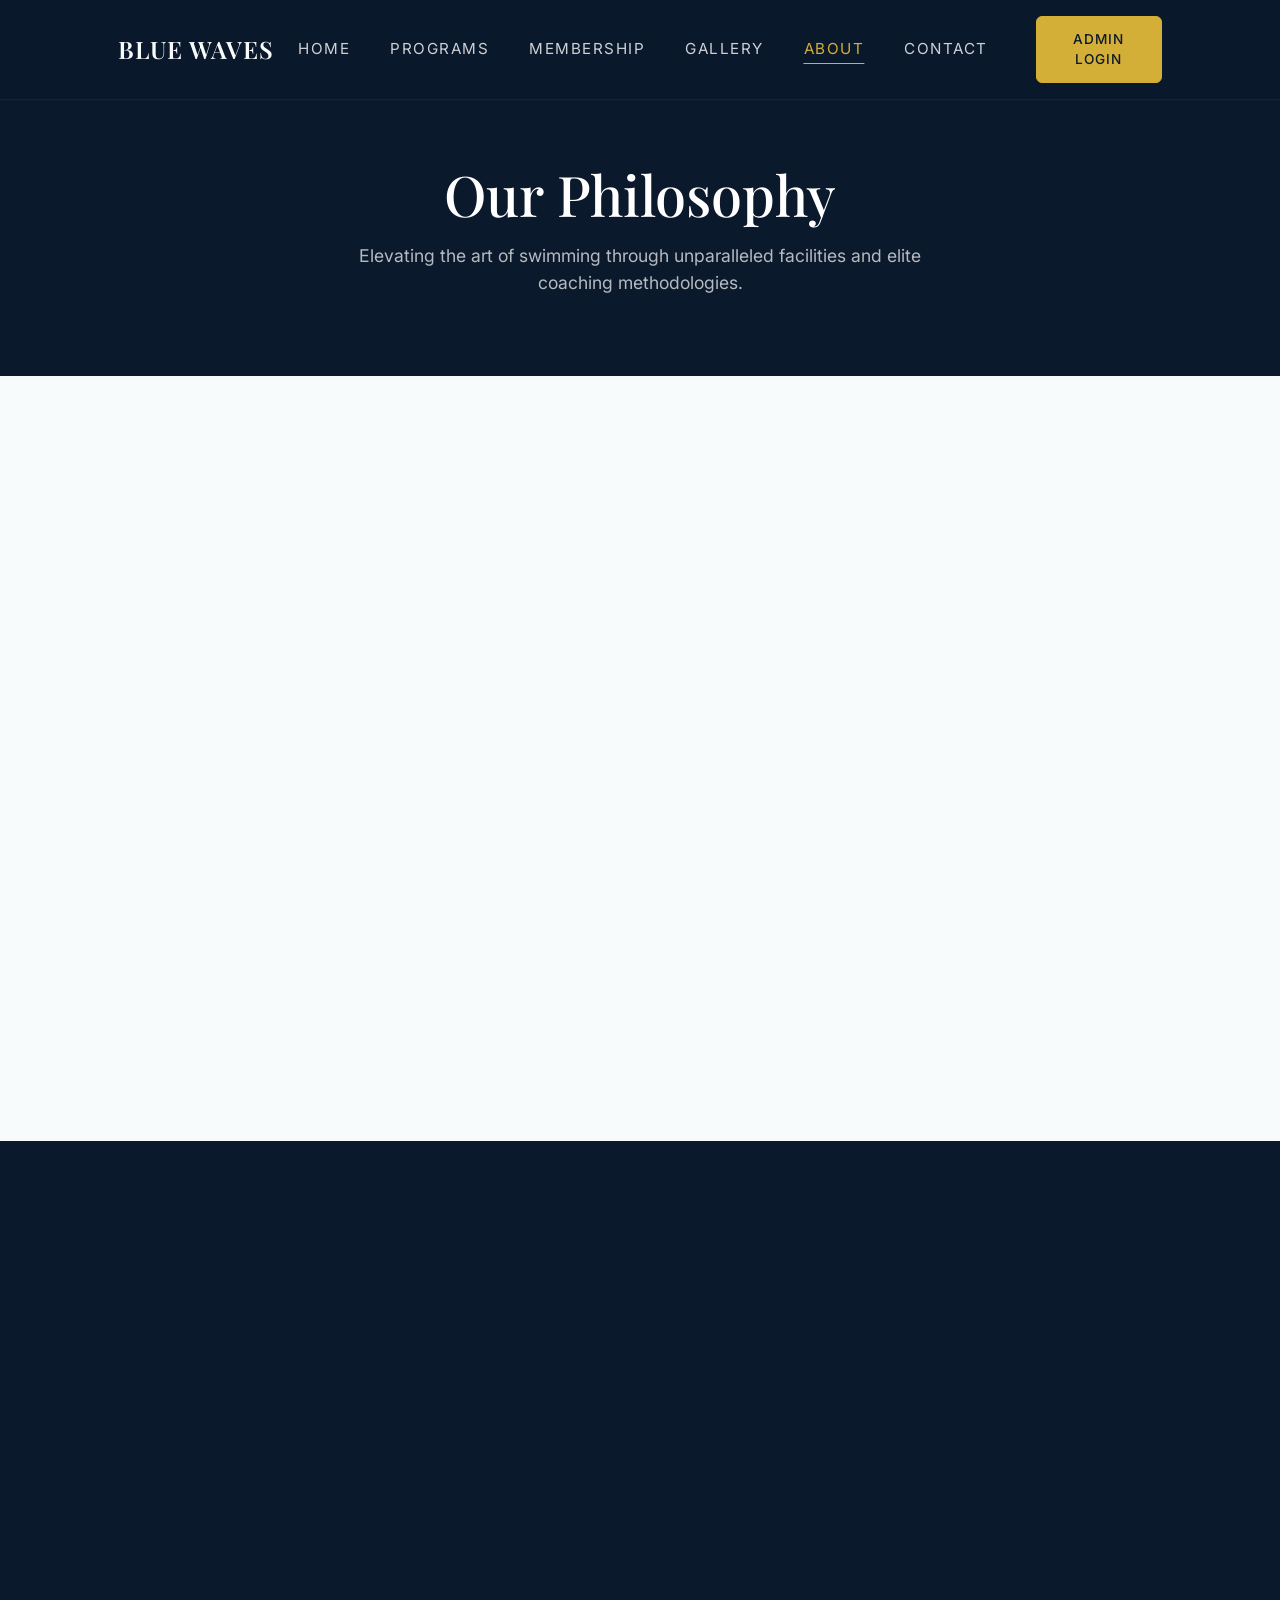
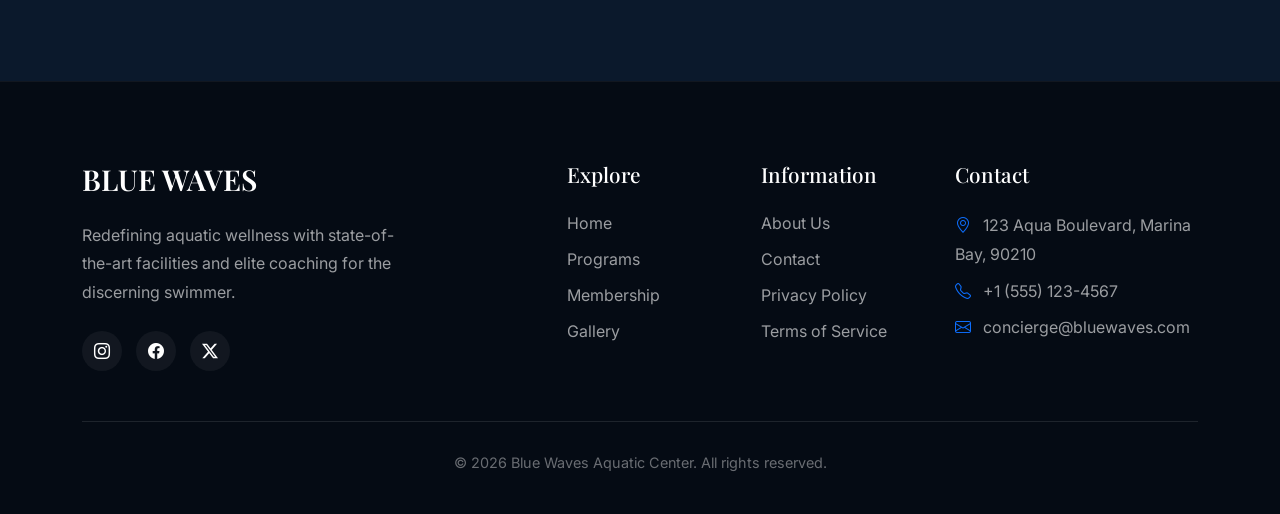
==== frontend/about.html @ 2d9cba5b "connected firebase for login" ====
<!DOCTYPE html>
<html lang="en">
<head>
  <meta charset="UTF-8" />
  <meta name="viewport" content="width=device-width, initial-scale=1.0" />
  <title>About | Blue Waves</title>
  <meta name="description" content="Learn more about Blue Waves, our mission, and our elite coaching team." />

  <!-- Bootstrap -->
  <link href="https://cdn.jsdelivr.net/npm/bootstrap@5.3.3/dist/css/bootstrap.min.css" rel="stylesheet">
  <!-- Icons -->
  <link rel="stylesheet" href="https://cdn.jsdelivr.net/npm/bootstrap-icons@1.11.3/font/bootstrap-icons.min.css">
  <link rel="stylesheet" href="css/style.css">
</head>
<body>

  <!-- NAVBAR -->
  <header>
    <nav class="navbar navbar-expand-lg fixed-top custom-nav scrolled" id="navbar" style="background: var(--nav-scrolled); backdrop-filter: blur(20px);">
      <div class="container px-4 px-lg-5">
        <a class="navbar-brand d-flex align-items-center gap-3" href="index.html">
          <span class="brand-text">BLUE WAVES</span>
        </a>

        <button class="navbar-toggler border-0 shadow-none" type="button" data-bs-toggle="collapse" data-bs-target="#navMenu">
          <i class="bi bi-list text-white fs-1"></i>
        </button>

        <div class="collapse navbar-collapse" id="navMenu">
          <ul class="navbar-nav ms-auto align-items-lg-center gap-lg-4">
            <li class="nav-item"><a class="nav-link" href="index.html">Home</a></li>
            <li class="nav-item"><a class="nav-link" href="programs.html">Programs</a></li>
            <li class="nav-item"><a class="nav-link" href="membership.html">Membership</a></li>
            <li class="nav-item"><a class="nav-link" href="gallery.html">Gallery</a></li>
            <li class="nav-item"><a class="nav-link active" href="about.html">About</a></li>
            <li class="nav-item"><a class="nav-link" href="contact.html">Contact</a></li>
            <li class="nav-item ms-lg-3">
              <a class="btn btn-brand" href="admin-login.html">Admin Login</a>
            </li>
          </ul>
        </div>
      </div>
    </nav>
  </header>

  <main>
    <section class="page-header">
      <div class="container animate-on-scroll is-visible">
        <h1>Our Philosophy</h1>
        <p>Elevating the art of swimming through unparalleled facilities and elite coaching methodologies.</p>
      </div>
    </section>

    <section class="section-space bg-soft">
      <div class="container">
        <div class="row align-items-center g-5">
          <div class="col-lg-6 animate-on-scroll delay-100">
            <h2 class="mb-4" style="font-family: 'Playfair Display', serif; color: var(--dark-bg); font-weight: 600; font-size: 2.5rem;">A Legacy of Excellence in the Water</h2>
            <p class="mb-4" style="font-size: 1.1rem; line-height: 1.8; color: var(--text-muted);">Founded in 2018, Blue Waves was established with a singular vision: to create a sanctuary where the pursuit of athletic excellence meets the tranquility of a premium retreat. We observed that traditional swimming pools were often crowded, noisy, and lacked personalized attention.</p>
            <p class="mb-4" style="font-size: 1.1rem; line-height: 1.8; color: var(--text-muted);">Today, we are proud to offer an exclusive environment featuring Olympic-grade water filtration, acoustically treated halls, and a roster of coaches who have competed at the highest levels. Whether you are seeking a competitive edge or a serene escape, Blue Waves is your ultimate aquatic destination.</p>
            <img src="assets/signature.png" alt="Founder Signature" style="max-height: 60px; opacity: 0.7;" onerror="this.style.display='none'">
            <p class="mt-2 fw-bold text-dark">E. Montgomery, Founder</p>
          </div>
          <div class="col-lg-6 animate-on-scroll delay-200">
            <div class="position-relative">
              <img src="https://images.unsplash.com/photo-1534438327276-14e5300c3a48?auto=format&fit=crop&w=800&q=80" alt="About Us" class="img-fluid shadow-lg" style="border: 10px solid white;">
              <div class="position-absolute bottom-0 start-0 translate-middle-y ms-n4 bg-white p-4 shadow-sm border-start border-4 border-primary d-none d-md-block">
                <h4 class="mb-0 fw-bold text-dark" style="font-family: 'Playfair Display', serif;">10+ Years</h4>
                <p class="text-muted mb-0 small text-uppercase">Of Aquatic Excellence</p>
              </div>
            </div>
          </div>
        </div>
      </div>
    </section>

    <section class="section-space bg-dark">
      <div class="container text-center text-white">
        <div class="section-title text-white animate-on-scroll mb-5">
          <span>The Masters</span>
          <h2>Meet Our Elite Coaches</h2>
          <p>Learn from professionals who have mastered the art and science of swimming.</p>
        </div>

        <div class="row justify-content-center g-4">
          <div class="col-md-4">
            <div class="animate-on-scroll delay-100">
              <img src="https://images.unsplash.com/photo-1534438327276-14e5300c3a48?auto=format&fit=crop&w=400&q=80" alt="Coach 1" class="rounded-circle mb-3 border border-3" style="width: 150px; height: 150px; object-fit: cover; border-color: var(--accent) !important;">
              <h5 class="mb-1" style="font-family: 'Playfair Display', serif;">Sarah Jenkins</h5>
              <p class="text-accent small text-uppercase" style="color: var(--accent);">Head Coach / Former Olympian</p>
            </div>
          </div>
          <div class="col-md-4">
            <div class="animate-on-scroll delay-200">
              <img src="https://images.unsplash.com/photo-1568602471122-7832951cc4c5?auto=format&fit=crop&w=400&q=80" alt="Coach 2" class="rounded-circle mb-3 border border-3" style="width: 150px; height: 150px; object-fit: cover; border-color: var(--accent) !important;">
              <h5 class="mb-1" style="font-family: 'Playfair Display', serif;">Michael Torres</h5>
              <p class="text-accent small text-uppercase" style="color: var(--accent);">Triathlon Specialist</p>
            </div>
          </div>
          <div class="col-md-4">
            <div class="animate-on-scroll delay-300">
              <img src="https://images.unsplash.com/photo-1580489944761-15a19d654956?auto=format&fit=crop&w=400&q=80" alt="Coach 3" class="rounded-circle mb-3 border border-3" style="width: 150px; height: 150px; object-fit: cover; border-color: var(--accent) !important;">
              <h5 class="mb-1" style="font-family: 'Playfair Display', serif;">Elena Rostova</h5>
              <p class="text-accent small text-uppercase" style="color: var(--accent);">Youth Academy Director</p>
            </div>
          </div>
        </div>
      </div>
    </section>
  </main>

  <!-- FOOTER -->
  <footer class="footer">
    <div class="container">
      <div class="row g-5">
        <div class="col-lg-4">
          <h4 class="footer-heading mb-4 text-white" style="font-size: 1.8rem; font-weight: 600;">BLUE WAVES</h4>
          <p class="footer-text mb-4">Redefining aquatic wellness with state-of-the-art facilities and elite coaching for the discerning swimmer.</p>
          <div class="social-icons">
            <a href="#"><i class="bi bi-instagram"></i></a>
            <a href="#"><i class="bi bi-facebook"></i></a>
            <a href="#"><i class="bi bi-twitter-x"></i></a>
          </div>
        </div>
        
        <div class="col-lg-2 offset-lg-1 col-md-4">
          <h5 class="footer-heading">Explore</h5>
          <a href="index.html" class="footer-link">Home</a>
          <a href="programs.html" class="footer-link">Programs</a>
          <a href="membership.html" class="footer-link">Membership</a>
          <a href="gallery.html" class="footer-link">Gallery</a>
        </div>

        <div class="col-lg-2 col-md-4">
          <h5 class="footer-heading">Information</h5>
          <a href="about.html" class="footer-link">About Us</a>
          <a href="contact.html" class="footer-link">Contact</a>
          <a href="#" class="footer-link">Privacy Policy</a>
          <a href="#" class="footer-link">Terms of Service</a>
        </div>

        <div class="col-lg-3 col-md-4">
          <h5 class="footer-heading">Contact</h5>
          <p class="footer-text mb-2"><i class="bi bi-geo-alt text-primary me-2"></i> 123 Aqua Boulevard, Marina Bay, 90210</p>
          <p class="footer-text mb-2"><i class="bi bi-telephone text-primary me-2"></i> +1 (555) 123-4567</p>
          <p class="footer-text"><i class="bi bi-envelope text-primary me-2"></i> concierge@bluewaves.com</p>
        </div>
      </div>
      
      <div class="footer-bottom">
        <p class="mb-0">© 2026 Blue Waves Aquatic Center. All rights reserved.</p>
      </div>
    </div>
  </footer>

  <script src="https://cdn.jsdelivr.net/npm/bootstrap@5.3.3/dist/js/bootstrap.bundle.min.js"></script>
  <script src="js/script.js"></script>
</body>
</html>
---- frontend/css/style.css ----
/* css/style.css */
@import url('https://fonts.googleapis.com/css2?family=Playfair+Display:ital,wght@0,400;0,600;0,700;1,400&family=Inter:wght@300;400;500;600;700&display=swap');

:root {
  --primary: #00b4d8; /* Aquamarine */
  --primary-hover: #0096c7;
  --accent: #d4af37; /* Champagne Gold */
  --accent-hover: #b5952f;
  --dark-bg: #0b192c; /* Deep Navy */
  --darker-bg: #050b14;
  --soft-bg: #f8fbfb;
  --text-main: #1e293b;
  --text-light: #f8fafc;
  --text-muted: #64748b;
  --glass-bg: rgba(11, 25, 44, 0.4);
  --glass-border: rgba(255, 255, 255, 0.1);
  --glass-blur: blur(16px);
  --nav-scrolled: rgba(11, 25, 44, 0.95);
  --shadow-sm: 0 4px 6px -1px rgba(0, 0, 0, 0.05);
  --shadow-lg: 0 20px 40px -5px rgba(0, 0, 0, 0.1);
  --transition: all 0.4s cubic-bezier(0.25, 1, 0.5, 1);
}

body {
  font-family: 'Inter', sans-serif;
  color: var(--text-main);
  overflow-x: hidden;
  background-color: var(--soft-bg);
}

h1, h2, h3, h4, h5, h6, .brand-text {
  font-family: 'Playfair Display', serif;
}

/* NAVBAR */
.custom-nav {
  transition: var(--transition);
  padding: 24px 0;
  border-bottom: 1px solid transparent;
}

.custom-nav.scrolled {
  background: var(--nav-scrolled);
  backdrop-filter: blur(20px);
  padding: 16px 0;
  border-bottom: 1px solid rgba(255, 255, 255, 0.05);
}

.brand-text {
  color: var(--text-light) !important;
  font-weight: 600;
  font-size: 1.5rem;
  letter-spacing: 1px;
}

.nav-link {
  color: rgba(255, 255, 255, 0.8) !important;
  font-weight: 400;
  font-size: 0.95rem;
  text-transform: uppercase;
  letter-spacing: 1.5px;
  transition: var(--transition);
  position: relative;
}

.nav-link::after {
  content: '';
  position: absolute;
  width: 0;
  height: 1px;
  bottom: 5px;
  left: 50%;
  background-color: var(--accent);
  transition: var(--transition);
  transform: translateX(-50%);
}

.nav-link:hover::after, .nav-link.active::after {
  width: 80%;
}

.nav-link:hover, .nav-link.active {
  color: var(--accent) !important;
}

/* BUTTONS */
.btn-brand {
  background: var(--accent);
  color: var(--dark-bg);
  border: 1px solid var(--accent);
  transition: var(--transition);
  font-weight: 500;
  letter-spacing: 1px;
  text-transform: uppercase;
  font-size: 0.85rem;
  padding: 12px 28px;
}

.btn-brand:hover {
  background: transparent;
  color: var(--accent);
  transform: translateY(-2px);
  box-shadow: 0 10px 20px rgba(212, 175, 55, 0.2);
}

.btn-primary-custom {
  background: var(--primary);
  color: white;
  border: none;
  transition: var(--transition);
  font-weight: 500;
  letter-spacing: 1px;
  text-transform: uppercase;
  font-size: 0.85rem;
  padding: 12px 28px;
}

.btn-primary-custom:hover {
  background: var(--primary-hover);
  color: white;
  transform: translateY(-2px);
  box-shadow: 0 10px 20px rgba(0, 180, 216, 0.3);
}

.btn-outline-light {
  border: 1px solid rgba(255, 255, 255, 0.5);
  color: white;
  transition: var(--transition);
  font-weight: 400;
  letter-spacing: 1px;
  text-transform: uppercase;
  font-size: 0.85rem;
  padding: 12px 28px;
}

.btn-outline-light:hover {
  background: white;
  color: var(--dark-bg);
  transform: translateY(-2px);
  box-shadow: 0 10px 20px rgba(255, 255, 255, 0.2);
}

/* HERO SECTION */
.hero-section {
  min-height: 100vh;
  background:
    linear-gradient(rgba(11, 25, 44, 0.7), rgba(5, 11, 20, 0.9)),
    url('../assets/hero.jpg') center/cover no-repeat fixed;
  position: relative;
  display: flex;
  align-items: center;
  padding-top: 80px;
}

.hero-overlay {
  position: absolute;
  inset: 0;
  background: radial-gradient(circle at 70% 30%, rgba(0, 180, 216, 0.15), transparent 60%);
}

.hero-title {
  font-size: clamp(3.5rem, 8vw, 6.5rem);
  font-weight: 600;
  line-height: 1.05;
  color: #fff;
  margin-bottom: 24px;
}

.hero-title span.italic-gold {
  font-style: italic;
  color: var(--accent);
}

.hero-text {
  max-width: 540px;
  font-size: 1.15rem;
  color: rgba(255, 255, 255, 0.8);
  line-height: 1.8;
  font-weight: 300;
}

/* SECTIONS */
.section-space {
  padding: 120px 0;
}

.bg-dark {
  background-color: var(--dark-bg) !important;
}

.bg-white {
  background-color: #fff !important;
}

.section-title span {
  color: var(--primary);
  font-weight: 600;
  letter-spacing: 3px;
  font-size: 0.8rem;
  text-transform: uppercase;
  font-family: 'Inter', sans-serif;
  display: block;
  margin-bottom: 12px;
}

.section-title h2 {
  font-size: 3rem;
  font-weight: 600;
  color: var(--dark-bg);
  margin-bottom: 24px;
}

.section-title.text-white h2 {
  color: #fff;
}

.section-title p {
  color: var(--text-muted);
  max-width: 600px;
  margin: 0 auto;
  line-height: 1.8;
}

.section-title.text-white p {
  color: rgba(255, 255, 255, 0.7);
}

/* CARDS */
.feature-card {
  background: white;
  padding: 40px 30px;
  border-radius: 0;
  border-top: 3px solid transparent;
  box-shadow: 0 10px 40px rgba(0, 0, 0, 0.03);
  height: 100%;
  transition: var(--transition);
}

.feature-card:hover {
  transform: translateY(-10px);
  border-top-color: var(--primary);
  box-shadow: 0 20px 40px rgba(0, 0, 0, 0.08);
}

.feature-card i {
  font-size: 2.5rem;
  color: var(--primary);
  margin-bottom: 24px;
  display: inline-block;
  transition: var(--transition);
}

.feature-card h5 {
  font-size: 1.4rem;
  font-weight: 600;
  color: var(--dark-bg);
  margin-bottom: 16px;
}

.feature-card p {
  color: var(--text-muted);
  line-height: 1.7;
  font-size: 0.95rem;
}

/* PROGRAM CARDS */
.program-card {
  position: relative;
  border-radius: 0;
  overflow: hidden;
  height: 400px;
  background: var(--dark-bg);
  group: hover;
}

.program-card img {
  width: 100%;
  height: 100%;
  object-fit: cover;
  transition: transform 0.7s ease;
  opacity: 0.6;
}

.program-card:hover img {
  transform: scale(1.05);
  opacity: 0.3;
}

.program-card-content {
  position: absolute;
  bottom: 0;
  left: 0;
  width: 100%;
  padding: 30px;
  color: white;
  transition: var(--transition);
  background: linear-gradient(to top, rgba(5, 11, 20, 0.9) 0%, transparent 100%);
}

.program-card h5 {
  font-size: 1.5rem;
  margin-bottom: 10px;
  color: #fff;
}

.program-card p {
  color: rgba(255, 255, 255, 0.8);
  font-size: 0.95rem;
  line-height: 1.6;
  opacity: 0;
  transform: translateY(20px);
  transition: var(--transition);
}

.program-card:hover p {
  opacity: 1;
  transform: translateY(0);
}

/* SCHEDULE / PREMIUM INFO BOX */
.premium-box {
  background: var(--darker-bg);
  border: 1px solid rgba(255,255,255,0.05);
  padding: 50px;
  position: relative;
}

.premium-box::before {
  content: '';
  position: absolute;
  top: 10px;
  left: 10px;
  right: 10px;
  bottom: 10px;
  border: 1px solid rgba(212, 175, 55, 0.2);
  pointer-events: none;
}

.schedule-item {
  display: flex;
  justify-content: space-between;
  align-items: center;
  padding: 20px 0;
  border-bottom: 1px solid rgba(255, 255, 255, 0.1);
  color: rgba(255, 255, 255, 0.9);
}

.schedule-item:last-child {
  border-bottom: none;
}

.schedule-time {
  font-family: 'Playfair Display', serif;
  font-size: 1.2rem;
  color: var(--accent);
  width: 120px;
}

.schedule-name {
  flex-grow: 1;
  font-weight: 300;
  letter-spacing: 0.5px;
}

.status-badge {
  font-size: 0.75rem;
  text-transform: uppercase;
  letter-spacing: 1px;
  padding: 6px 12px;
  border-radius: 2px;
  font-weight: 500;
}

.status-open { background: rgba(0, 180, 216, 0.1); color: var(--primary); border: 1px solid rgba(0, 180, 216, 0.2); }
.status-few { background: rgba(212, 175, 55, 0.1); color: var(--accent); border: 1px solid rgba(212, 175, 55, 0.2); }
.status-full { background: rgba(255, 255, 255, 0.05); color: #888; }

/* PAGE HEADER */
.page-header {
  padding: 160px 0 80px;
  background: var(--dark-bg);
  position: relative;
  text-align: center;
}

.page-header h1 {
  color: #fff;
  font-size: 3.5rem;
  margin-bottom: 16px;
}

.page-header p {
  color: rgba(255, 255, 255, 0.7);
  font-size: 1.1rem;
  max-width: 600px;
  margin: 0 auto;
}

/* FOOTER */
.footer {
  background: var(--darker-bg);
  padding: 80px 0 40px;
  border-top: 1px solid rgba(255, 255, 255, 0.05);
}

.footer-heading {
  font-family: 'Playfair Display', serif;
  color: #fff;
  font-size: 1.3rem;
  margin-bottom: 24px;
}

.footer-link {
  color: rgba(255, 255, 255, 0.6);
  text-decoration: none;
  display: block;
  margin-bottom: 12px;
  transition: var(--transition);
}

.footer-link:hover {
  color: var(--accent);
  padding-left: 5px;
}

.footer-text {
  color: rgba(255, 255, 255, 0.6);
  line-height: 1.8;
}

.social-icons a {
  display: inline-flex;
  align-items: center;
  justify-content: center;
  width: 40px;
  height: 40px;
  border-radius: 50%;
  background: rgba(255, 255, 255, 0.05);
  color: #fff;
  margin-right: 10px;
  transition: var(--transition);
}

.social-icons a:hover {
  background: var(--primary);
  transform: translateY(-3px);
}

.footer-bottom {
  border-top: 1px solid rgba(255, 255, 255, 0.1);
  padding-top: 30px;
  margin-top: 50px;
  text-align: center;
  color: rgba(255, 255, 255, 0.4);
  font-size: 0.9rem;
}

/* FORM STYLES */
.custom-form .form-control {
  background: transparent;
  border: none;
  border-bottom: 1px solid rgba(0,0,0,0.2);
  border-radius: 0;
  padding: 15px 0;
  font-size: 1rem;
  transition: var(--transition);
}

.custom-form .form-control:focus {
  box-shadow: none;
  border-bottom-color: var(--primary);
  background: transparent;
}

.custom-form label {
  color: var(--text-muted);
  font-weight: 500;
  font-size: 0.85rem;
  text-transform: uppercase;
  letter-spacing: 1px;
}

.dark-form .form-control {
  border-bottom-color: rgba(255,255,255,0.2);
  color: white;
}

.dark-form .form-control:focus {
  border-bottom-color: var(--accent);
}

.dark-form label {
  color: rgba(255,255,255,0.6);
}

/* ANIMATION CLASSES */
.animate-on-scroll {
  opacity: 0;
  transform: translateY(40px);
  transition: opacity 1s cubic-bezier(0.25, 1, 0.5, 1), transform 1s cubic-bezier(0.25, 1, 0.5, 1);
}

.animate-on-scroll.is-visible {
  opacity: 1;
  transform: translateY(0);
}

.delay-100 { transition-delay: 100ms; }
.delay-200 { transition-delay: 200ms; }
.delay-300 { transition-delay: 300ms; }
.delay-400 { transition-delay: 400ms; }
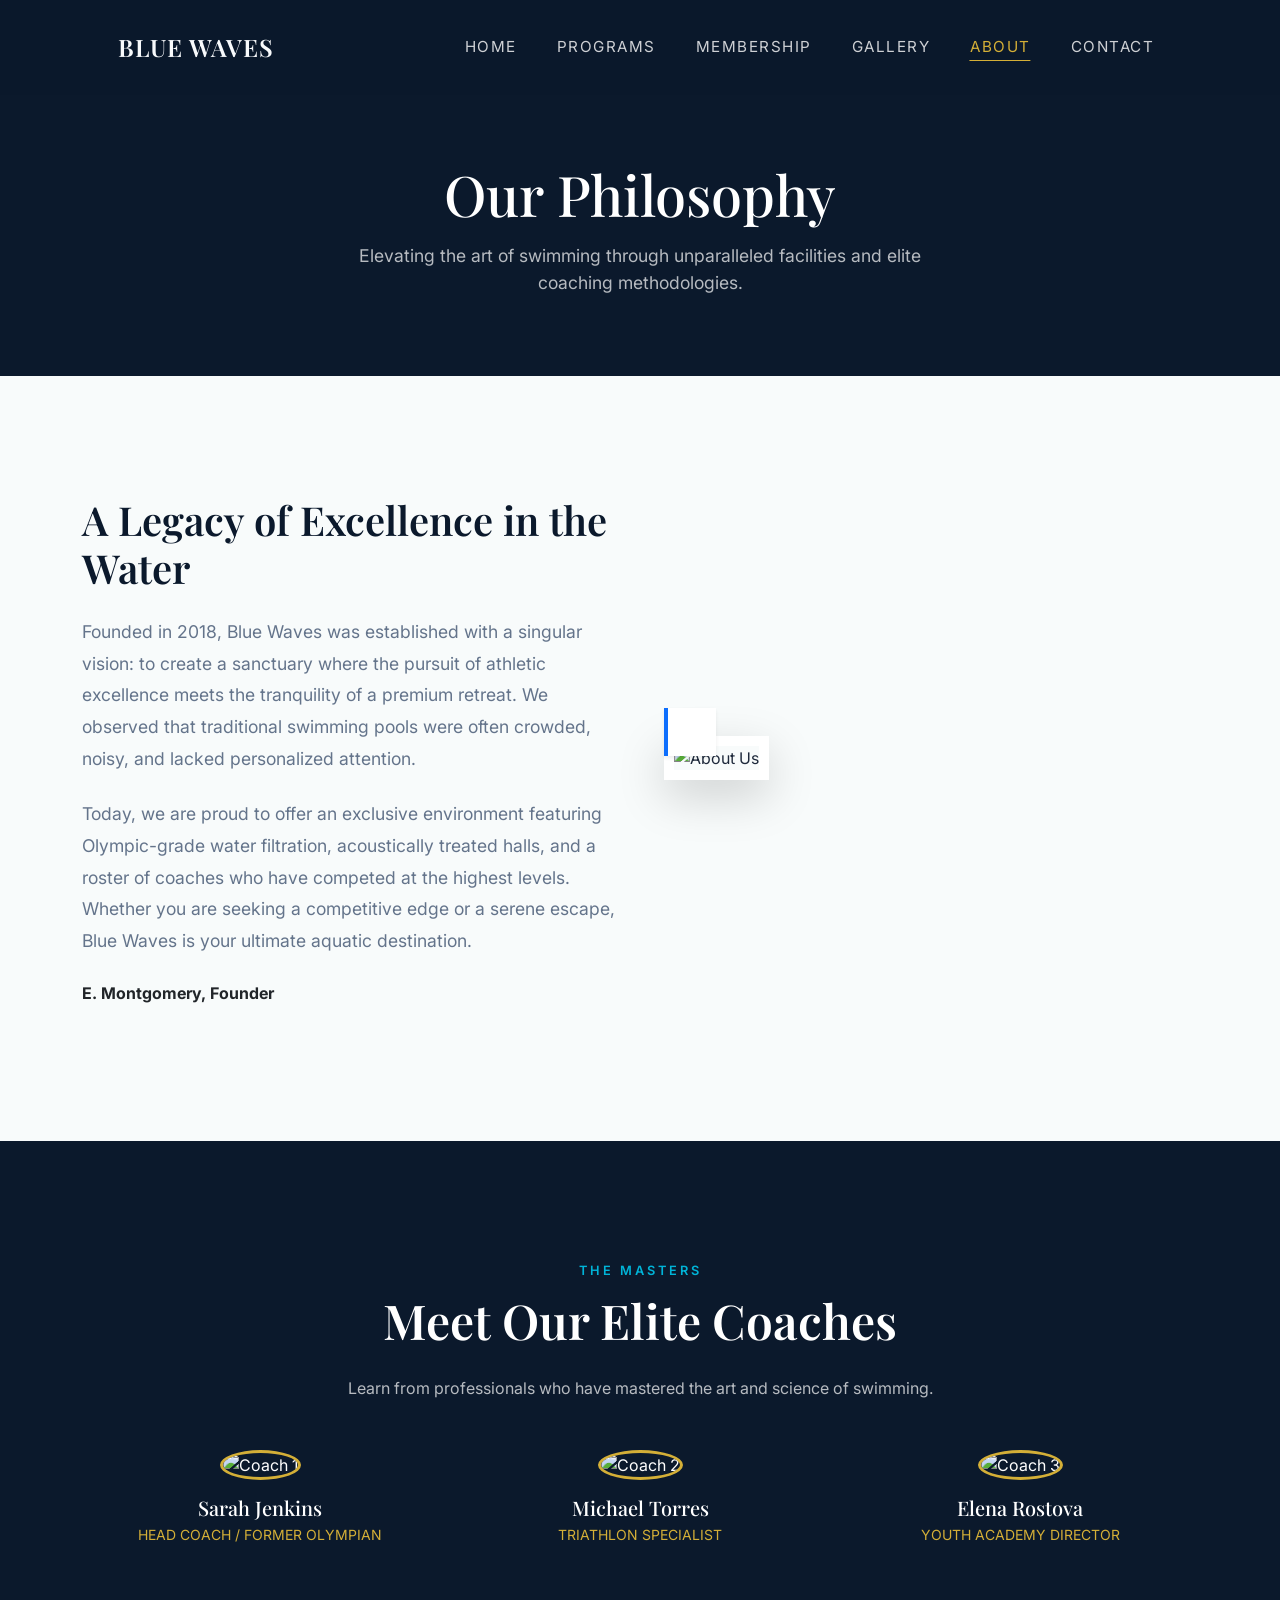
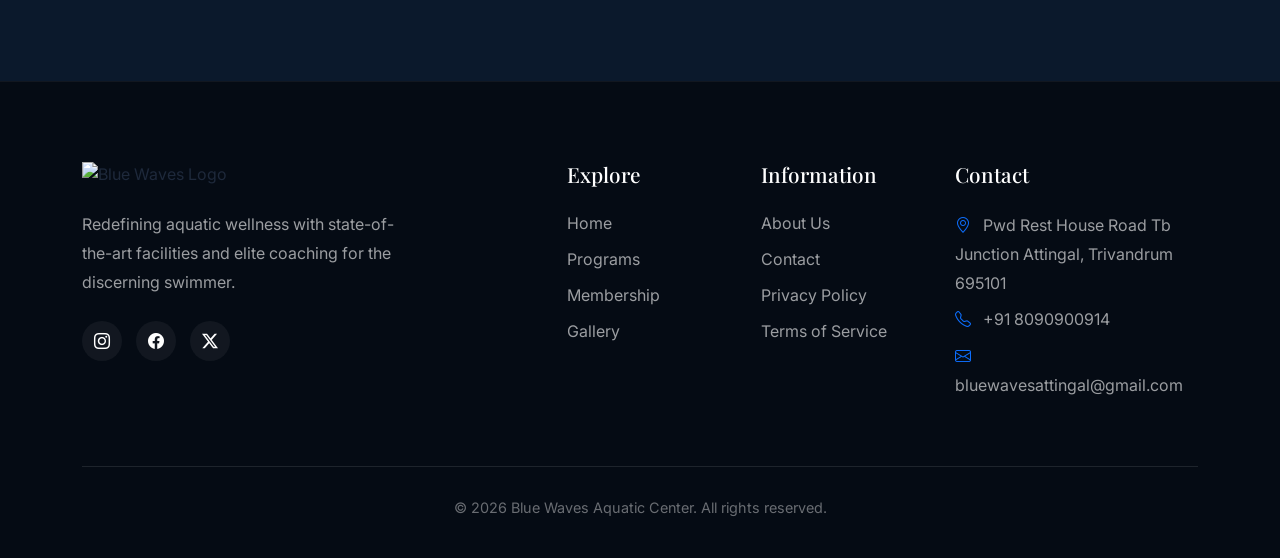
==== commit 9b39039a: "updates" ====
--- a/frontend/about.html
+++ b/frontend/about.html
@@ -1,10 +1,23 @@
 <!DOCTYPE html>
 <html lang="en">
+
 <head>
   <meta charset="UTF-8" />
   <meta name="viewport" content="width=device-width, initial-scale=1.0" />
-  <title>About | Blue Waves</title>
-  <meta name="description" content="Learn more about Blue Waves, our mission, and our elite coaching team." />
+  <title>About Us | Professional Coaching at Blue Waves</title>
+  <meta name="description"
+    content="Learn more about Blue Waves, our mission to redefine aquatic wellness, and our dedicated elite coaching team operating right out of Attingal." />
+  <meta name="keywords"
+    content="about Blue Waves, expert swimming coaches Trivandrum, professional wellness center, aquatic fitness mission" />
+  <meta property="og:title" content="About Blue Waves | Aquatic Wellness" />
+  <meta property="og:description"
+    content="Learn more about Blue Waves, our mission to redefine aquatic wellness, and our dedicated elite coaching team." />
+  <meta property="og:type" content="website" />
+
+  <!-- Speed Optimizations -->
+  <link rel="dns-prefetch" href="https://cdn.jsdelivr.net">
+  <link rel="preconnect" href="https://cdn.jsdelivr.net" crossorigin>
+  <link rel="preload" href="css/style.css" as="style">
 
   <!-- Bootstrap -->
   <link href="https://cdn.jsdelivr.net/npm/bootstrap@5.3.3/dist/css/bootstrap.min.css" rel="stylesheet">
@@ -12,17 +25,20 @@
   <link rel="stylesheet" href="https://cdn.jsdelivr.net/npm/bootstrap-icons@1.11.3/font/bootstrap-icons.min.css">
   <link rel="stylesheet" href="css/style.css">
 </head>
+
 <body>
 
   <!-- NAVBAR -->
   <header>
-    <nav class="navbar navbar-expand-lg fixed-top custom-nav scrolled" id="navbar" style="background: var(--nav-scrolled); backdrop-filter: blur(20px);">
+    <nav class="navbar navbar-expand-lg fixed-top custom-nav scrolled" id="navbar"
+      style="background: var(--nav-scrolled); backdrop-filter: blur(20px);">
       <div class="container px-4 px-lg-5">
         <a class="navbar-brand d-flex align-items-center gap-3" href="index.html">
           <span class="brand-text">BLUE WAVES</span>
         </a>
 
-        <button class="navbar-toggler border-0 shadow-none" type="button" data-bs-toggle="collapse" data-bs-target="#navMenu">
+        <button class="navbar-toggler border-0 shadow-none" type="button" data-bs-toggle="collapse"
+          data-bs-target="#navMenu">
           <i class="bi bi-list text-white fs-1"></i>
         </button>
 
@@ -34,9 +50,7 @@
             <li class="nav-item"><a class="nav-link" href="gallery.html">Gallery</a></li>
             <li class="nav-item"><a class="nav-link active" href="about.html">About</a></li>
             <li class="nav-item"><a class="nav-link" href="contact.html">Contact</a></li>
-            <li class="nav-item ms-lg-3">
-              <a class="btn btn-brand" href="admin-login.html">Admin Login</a>
-            </li>
+
           </ul>
         </div>
       </div>
@@ -55,18 +69,29 @@
       <div class="container">
         <div class="row align-items-center g-5">
           <div class="col-lg-6 animate-on-scroll delay-100">
-            <h2 class="mb-4" style="font-family: 'Playfair Display', serif; color: var(--dark-bg); font-weight: 600; font-size: 2.5rem;">A Legacy of Excellence in the Water</h2>
-            <p class="mb-4" style="font-size: 1.1rem; line-height: 1.8; color: var(--text-muted);">Founded in 2018, Blue Waves was established with a singular vision: to create a sanctuary where the pursuit of athletic excellence meets the tranquility of a premium retreat. We observed that traditional swimming pools were often crowded, noisy, and lacked personalized attention.</p>
-            <p class="mb-4" style="font-size: 1.1rem; line-height: 1.8; color: var(--text-muted);">Today, we are proud to offer an exclusive environment featuring Olympic-grade water filtration, acoustically treated halls, and a roster of coaches who have competed at the highest levels. Whether you are seeking a competitive edge or a serene escape, Blue Waves is your ultimate aquatic destination.</p>
-            <img src="assets/signature.png" alt="Founder Signature" style="max-height: 60px; opacity: 0.7;" onerror="this.style.display='none'">
+            <h2 class="mb-4"
+              style="font-family: 'Playfair Display', serif; color: var(--dark-bg); font-weight: 600; font-size: 2.5rem;">
+              A Legacy of Excellence in the Water</h2>
+            <p class="mb-4" style="font-size: 1.1rem; line-height: 1.8; color: var(--text-muted);">Founded in 2018, Blue
+              Waves was established with a singular vision: to create a sanctuary where the pursuit of athletic
+              excellence meets the tranquility of a premium retreat. We observed that traditional swimming pools were
+              often crowded, noisy, and lacked personalized attention.</p>
+            <p class="mb-4" style="font-size: 1.1rem; line-height: 1.8; color: var(--text-muted);">Today, we are proud
+              to offer an exclusive environment featuring Olympic-grade water filtration, acoustically treated halls,
+              and a roster of coaches who have competed at the highest levels. Whether you are seeking a competitive
+              edge or a serene escape, Blue Waves is your ultimate aquatic destination.</p>
+            <img src="assets/signature.png" alt="Founder Signature" style="max-height: 60px; opacity: 0.7;"
+              onerror="this.style.display='none'">
             <p class="mt-2 fw-bold text-dark">E. Montgomery, Founder</p>
           </div>
           <div class="col-lg-6 animate-on-scroll delay-200">
             <div class="position-relative">
-              <img src="https://images.unsplash.com/photo-1534438327276-14e5300c3a48?auto=format&fit=crop&w=800&q=80" alt="About Us" class="img-fluid shadow-lg" style="border: 10px solid white;">
-              <div class="position-absolute bottom-0 start-0 translate-middle-y ms-n4 bg-white p-4 shadow-sm border-start border-4 border-primary d-none d-md-block">
-                <h4 class="mb-0 fw-bold text-dark" style="font-family: 'Playfair Display', serif;">10+ Years</h4>
-                <p class="text-muted mb-0 small text-uppercase">Of Aquatic Excellence</p>
+              <img src="https://images.unsplash.com/photo-1534438327276-14e5300c3a48?auto=format&fit=crop&w=800&q=80"
+                alt="About Us" class="img-fluid shadow-lg" style="border: 10px solid white;">
+              <div
+                class="position-absolute bottom-0 start-0 translate-middle-y ms-n4 bg-white p-4 shadow-sm border-start border-4 border-primary d-none d-md-block">
+                <h4 class="mb-0 fw-bold text-dark" style="font-family: 'Playfair Display', serif;"></h4>
+                <p class="text-muted mb-0 small text-uppercase"></p>
               </div>
             </div>
           </div>
@@ -85,21 +110,27 @@
         <div class="row justify-content-center g-4">
           <div class="col-md-4">
             <div class="animate-on-scroll delay-100">
-              <img src="https://images.unsplash.com/photo-1534438327276-14e5300c3a48?auto=format&fit=crop&w=400&q=80" alt="Coach 1" class="rounded-circle mb-3 border border-3" style="width: 150px; height: 150px; object-fit: cover; border-color: var(--accent) !important;">
+              <img src="https://images.unsplash.com/photo-1534438327276-14e5300c3a48?auto=format&fit=crop&w=400&q=80"
+                alt="Coach 1" class="rounded-circle mb-3 border border-3"
+                style="width: 150px; height: 150px; object-fit: cover; border-color: var(--accent) !important;">
               <h5 class="mb-1" style="font-family: 'Playfair Display', serif;">Sarah Jenkins</h5>
               <p class="text-accent small text-uppercase" style="color: var(--accent);">Head Coach / Former Olympian</p>
             </div>
           </div>
           <div class="col-md-4">
             <div class="animate-on-scroll delay-200">
-              <img src="https://images.unsplash.com/photo-1568602471122-7832951cc4c5?auto=format&fit=crop&w=400&q=80" alt="Coach 2" class="rounded-circle mb-3 border border-3" style="width: 150px; height: 150px; object-fit: cover; border-color: var(--accent) !important;">
+              <img src="https://images.unsplash.com/photo-1568602471122-7832951cc4c5?auto=format&fit=crop&w=400&q=80"
+                alt="Coach 2" class="rounded-circle mb-3 border border-3"
+                style="width: 150px; height: 150px; object-fit: cover; border-color: var(--accent) !important;">
               <h5 class="mb-1" style="font-family: 'Playfair Display', serif;">Michael Torres</h5>
               <p class="text-accent small text-uppercase" style="color: var(--accent);">Triathlon Specialist</p>
             </div>
           </div>
           <div class="col-md-4">
             <div class="animate-on-scroll delay-300">
-              <img src="https://images.unsplash.com/photo-1580489944761-15a19d654956?auto=format&fit=crop&w=400&q=80" alt="Coach 3" class="rounded-circle mb-3 border border-3" style="width: 150px; height: 150px; object-fit: cover; border-color: var(--accent) !important;">
+              <img src="https://images.unsplash.com/photo-1580489944761-15a19d654956?auto=format&fit=crop&w=400&q=80"
+                alt="Coach 3" class="rounded-circle mb-3 border border-3"
+                style="width: 150px; height: 150px; object-fit: cover; border-color: var(--accent) !important;">
               <h5 class="mb-1" style="font-family: 'Playfair Display', serif;">Elena Rostova</h5>
               <p class="text-accent small text-uppercase" style="color: var(--accent);">Youth Academy Director</p>
             </div>
@@ -114,15 +145,16 @@
     <div class="container">
       <div class="row g-5">
         <div class="col-lg-4">
-          <h4 class="footer-heading mb-4 text-white" style="font-size: 1.8rem; font-weight: 600;">BLUE WAVES</h4>
-          <p class="footer-text mb-4">Redefining aquatic wellness with state-of-the-art facilities and elite coaching for the discerning swimmer.</p>
+          <img src="assets/logo.png" alt="Blue Waves Logo" class="site-logo-footer mb-4">
+          <p class="footer-text mb-4">Redefining aquatic wellness with state-of-the-art facilities and elite coaching
+            for the discerning swimmer.</p>
           <div class="social-icons">
             <a href="#"><i class="bi bi-instagram"></i></a>
             <a href="#"><i class="bi bi-facebook"></i></a>
             <a href="#"><i class="bi bi-twitter-x"></i></a>
           </div>
         </div>
-        
+
         <div class="col-lg-2 offset-lg-1 col-md-4">
           <h5 class="footer-heading">Explore</h5>
           <a href="index.html" class="footer-link">Home</a>
@@ -141,19 +173,29 @@
 
         <div class="col-lg-3 col-md-4">
           <h5 class="footer-heading">Contact</h5>
-          <p class="footer-text mb-2"><i class="bi bi-geo-alt text-primary me-2"></i> 123 Aqua Boulevard, Marina Bay, 90210</p>
-          <p class="footer-text mb-2"><i class="bi bi-telephone text-primary me-2"></i> +1 (555) 123-4567</p>
-          <p class="footer-text"><i class="bi bi-envelope text-primary me-2"></i> concierge@bluewaves.com</p>
-        </div>
-      </div>
-      
+          <p class="footer-text mb-2">
+            <i class="bi bi-geo-alt text-primary me-2"></i>
+            <a href="https://maps.app.goo.gl/wrqd2AQjrpPMctRj9" target="_blank" class="text-decoration-none"
+              style="color: inherit;">Pwd Rest House Road Tb Junction Attingal, Trivandrum 695101</a>
+          </p>
+          <p class="footer-text mb-2"><i class="bi bi-telephone text-primary me-2"></i> <a href="tel:+918090900914"
+              class="text-decoration-none" style="color: inherit;">+91 8090900914</a></p>
+          <p class="footer-text">
+            <i class="bi bi-envelope text-primary me-2"></i>
+            <a href="mailto:bluewavesattingal@gmail.com" class="text-decoration-none"
+              style="color: inherit;">bluewavesattingal@gmail.com</a>
+          </p>
+        </div>
+      </div>
+
       <div class="footer-bottom">
         <p class="mb-0">© 2026 Blue Waves Aquatic Center. All rights reserved.</p>
       </div>
     </div>
   </footer>
 
-  <script src="https://cdn.jsdelivr.net/npm/bootstrap@5.3.3/dist/js/bootstrap.bundle.min.js"></script>
-  <script src="js/script.js"></script>
+  <script src="https://cdn.jsdelivr.net/npm/bootstrap@5.3.3/dist/js/bootstrap.bundle.min.js" defer></script>
+  <script src="js/script.js" defer></script>
 </body>
-</html>
+
+</html>
--- a/frontend/css/style.css
+++ b/frontend/css/style.css
@@ -2,11 +2,14 @@
 @import url('https://fonts.googleapis.com/css2?family=Playfair+Display:ital,wght@0,400;0,600;0,700;1,400&family=Inter:wght@300;400;500;600;700&display=swap');
 
 :root {
-  --primary: #00b4d8; /* Aquamarine */
+  --primary: #00b4d8;
+  /* Aquamarine */
   --primary-hover: #0096c7;
-  --accent: #d4af37; /* Champagne Gold */
+  --accent: #d4af37;
+  /* Champagne Gold */
   --accent-hover: #b5952f;
-  --dark-bg: #0b192c; /* Deep Navy */
+  --dark-bg: #0b192c;
+  /* Deep Navy */
   --darker-bg: #050b14;
   --soft-bg: #f8fbfb;
   --text-main: #1e293b;
@@ -21,14 +24,27 @@
   --transition: all 0.4s cubic-bezier(0.25, 1, 0.5, 1);
 }
 
+html,
+body {
+  overflow-x: hidden !important;
+  width: 100%;
+  max-width: 100%;
+  position: relative;
+}
+
 body {
   font-family: 'Inter', sans-serif;
   color: var(--text-main);
-  overflow-x: hidden;
   background-color: var(--soft-bg);
 }
 
-h1, h2, h3, h4, h5, h6, .brand-text {
+h1,
+h2,
+h3,
+h4,
+h5,
+h6,
+.brand-text {
   font-family: 'Playfair Display', serif;
 }
 
@@ -51,6 +67,23 @@
   font-weight: 600;
   font-size: 1.5rem;
   letter-spacing: 1px;
+}
+
+.site-logo {
+  height: 85px;
+  width: auto;
+  object-fit: contain;
+  transition: var(--transition);
+}
+
+.scrolled .site-logo {
+  height: 65px;
+}
+
+.site-logo-footer {
+  height: 100px;
+  width: auto;
+  object-fit: contain;
 }
 
 .nav-link {
@@ -75,11 +108,13 @@
   transform: translateX(-50%);
 }
 
-.nav-link:hover::after, .nav-link.active::after {
+.nav-link:hover::after,
+.nav-link.active::after {
   width: 80%;
 }
 
-.nav-link:hover, .nav-link.active {
+.nav-link:hover,
+.nav-link.active {
   color: var(--accent) !important;
 }
 
@@ -159,11 +194,11 @@
 }
 
 .hero-title {
-  font-size: clamp(3.5rem, 8vw, 6.5rem);
+  font-size: clamp(2.5rem, 6vw, 6.5rem);
   font-weight: 600;
   line-height: 1.05;
   color: #fff;
-  margin-bottom: 24px;
+  margin-bottom: 20px;
 }
 
 .hero-title span.italic-gold {
@@ -177,6 +212,59 @@
   color: rgba(255, 255, 255, 0.8);
   line-height: 1.8;
   font-weight: 300;
+}
+
+.hero-logo-circle {
+  width: 380px;
+  height: 380px;
+  flex: 0 0 380px;
+  background: rgba(255, 255, 255, 0.85);
+  backdrop-filter: blur(15px);
+  border: 1px solid rgba(255, 255, 255, 0.5);
+  border-radius: 50%;
+  display: flex;
+  align-items: center;
+  justify-content: center;
+  box-shadow: 0 20px 50px rgba(0, 0, 0, 0.5);
+  padding: 40px;
+  margin: 0 auto;
+}
+
+@media (max-width: 991.98px) {
+  .hero-logo-circle {
+    width: 130px;
+    height: 130px;
+    flex: 0 0 130px;
+    padding: 15px;
+    box-shadow: 0 15px 30px rgba(0, 0, 0, 0.3);
+  }
+
+  .navbar-collapse {
+    background: var(--nav-scrolled);
+    padding: 1.5rem;
+    border-radius: 12px;
+    margin-top: 1rem;
+    box-shadow: 0 15px 40px rgba(0, 0, 0, 0.5);
+  }
+
+  .nav-link::after {
+    display: none;
+  }
+
+  .hero-section {
+    text-align: center;
+    padding-top: 85px;
+    padding-bottom: 10px;
+    min-height: 100dvh;
+    display: flex;
+    align-items: center;
+  }
+}
+
+.hero-logo-circle img {
+  max-height: 100%;
+  max-width: 100%;
+  object-fit: contain;
 }
 
 /* SECTIONS */
@@ -270,7 +358,6 @@
   overflow: hidden;
   height: 400px;
   background: var(--dark-bg);
-  group: hover;
 }
 
 .program-card img {
@@ -320,7 +407,7 @@
 /* SCHEDULE / PREMIUM INFO BOX */
 .premium-box {
   background: var(--darker-bg);
-  border: 1px solid rgba(255,255,255,0.05);
+  border: 1px solid rgba(255, 255, 255, 0.05);
   padding: 50px;
   position: relative;
 }
@@ -371,9 +458,22 @@
   font-weight: 500;
 }
 
-.status-open { background: rgba(0, 180, 216, 0.1); color: var(--primary); border: 1px solid rgba(0, 180, 216, 0.2); }
-.status-few { background: rgba(212, 175, 55, 0.1); color: var(--accent); border: 1px solid rgba(212, 175, 55, 0.2); }
-.status-full { background: rgba(255, 255, 255, 0.05); color: #888; }
+.status-open {
+  background: rgba(0, 180, 216, 0.1);
+  color: var(--primary);
+  border: 1px solid rgba(0, 180, 216, 0.2);
+}
+
+.status-few {
+  background: rgba(212, 175, 55, 0.1);
+  color: var(--accent);
+  border: 1px solid rgba(212, 175, 55, 0.2);
+}
+
+.status-full {
+  background: rgba(255, 255, 255, 0.05);
+  color: #888;
+}
 
 /* PAGE HEADER */
 .page-header {
@@ -459,7 +559,7 @@
 .custom-form .form-control {
   background: transparent;
   border: none;
-  border-bottom: 1px solid rgba(0,0,0,0.2);
+  border-bottom: 1px solid rgba(0, 0, 0, 0.2);
   border-radius: 0;
   padding: 15px 0;
   font-size: 1rem;
@@ -481,7 +581,7 @@
 }
 
 .dark-form .form-control {
-  border-bottom-color: rgba(255,255,255,0.2);
+  border-bottom-color: rgba(255, 255, 255, 0.2);
   color: white;
 }
 
@@ -490,7 +590,7 @@
 }
 
 .dark-form label {
-  color: rgba(255,255,255,0.6);
+  color: rgba(255, 255, 255, 0.6);
 }
 
 /* ANIMATION CLASSES */
@@ -498,6 +598,7 @@
   opacity: 0;
   transform: translateY(40px);
   transition: opacity 1s cubic-bezier(0.25, 1, 0.5, 1), transform 1s cubic-bezier(0.25, 1, 0.5, 1);
+  will-change: transform, opacity;
 }
 
 .animate-on-scroll.is-visible {
@@ -505,7 +606,150 @@
   transform: translateY(0);
 }
 
-.delay-100 { transition-delay: 100ms; }
-.delay-200 { transition-delay: 200ms; }
-.delay-300 { transition-delay: 300ms; }
-.delay-400 { transition-delay: 400ms; }+.delay-100 {
+  transition-delay: 100ms;
+}
+
+.delay-200 {
+  transition-delay: 200ms;
+}
+
+.delay-300 {
+  transition-delay: 300ms;
+}
+
+.delay-400 {
+  transition-delay: 400ms;
+}
+
+/* Mobile Responsiveness Improvements */
+@media (max-width: 767.98px) {
+
+  .row {
+    margin-right: 0 !important;
+    margin-left: 0 !important;
+  }
+
+  .container-fluid,
+  .container {
+    padding-right: 15px !important;
+    padding-left: 15px !important;
+    overflow-x: hidden !important;
+  }
+
+  .custom-nav {
+    background: rgba(11, 25, 44, 0.98) !important;
+    padding: 16px 0 !important;
+  }
+
+  .custom-nav.scrolled {
+    backdrop-filter: none !important;
+    -webkit-backdrop-filter: none !important;
+    background: rgba(11, 25, 44, 0.98) !important;
+  }
+
+  /* Reduce excessive padding in sections */
+  .section-space {
+    padding: 40px 0;
+  }
+
+  .page-header {
+    padding: 100px 0 30px;
+  }
+
+  /* Reduce padding inside cards & containers to give more horizontal space to text */
+  .feature-card,
+  .premium-box {
+    padding: 25px !important;
+  }
+
+  .coaching-header {
+    background: transparent !important;
+    color: var(--accent) !important;
+    border: 1px solid var(--accent) !important;
+    border-radius: 0 !important;
+  }
+
+  /* Optimize Table and Lists for mobile */
+  .table td,
+  .table th {
+    padding: 14px 10px !important;
+    font-size: 0.85rem !important;
+  }
+
+  .schedule-list li,
+  .premium-box .border-start .d-flex.justify-content-between {
+    padding-bottom: 12px !important;
+    margin-bottom: 12px !important;
+    flex-direction: row !important;
+    align-items: center !important;
+  }
+
+  .schedule-list li span:first-child {
+    min-width: auto !important;
+    font-size: 0.8rem !important;
+  }
+
+  .schedule-list li .badge {
+    font-size: 0.7rem !important;
+    padding: 4px 8px !important;
+  }
+
+  /* Scale down massive font sizes */
+  .page-header h1,
+  .hero-title {
+    font-size: clamp(1.8rem, 8vw, 2.2rem) !important;
+  }
+
+  .section-title h2 {
+    font-size: 2rem;
+  }
+
+  .section-title p {
+    font-size: 0.95rem;
+  }
+
+  /* Make schedule items and lists smaller so they fit naturally without touching edges */
+  .schedule-item {
+    padding: 16px !important;
+    background: rgba(255, 255, 255, 0.08) !important;
+    border-radius: 16px !important;
+    flex-direction: column !important;
+    align-items: flex-start !important;
+    gap: 8px !important;
+  }
+
+  .schedule-item .ms-5 {
+    margin-left: 0 !important;
+    padding-left: 36px !important;
+    font-size: 0.9rem !important;
+  }
+
+  .schedule-item h5 {
+    font-size: 1.1rem !important;
+    margin-bottom: 0 !important;
+  }
+
+  .feature-card {
+    border-radius: 16px !important;
+    box-shadow: 0 8px 30px rgba(0, 0, 0, 0.05) !important;
+    border: 1px solid rgba(0, 0, 0, 0.02) !important;
+    text-align: left !important;
+  }
+
+  .feature-card i {
+    text-align: left !important;
+    margin-bottom: 12px !important;
+  }
+
+  /* Reduce footer padding */
+  .footer {
+    padding: 50px 0 30px;
+  }
+
+  /* Make small badges wrap correctly on phones if needed */
+  .badge {
+    white-space: normal;
+    text-align: center;
+  }
+}
--- a/frontend/css/style.css
+++ b/frontend/css/style.css
@@ -2,11 +2,14 @@
 @import url('https://fonts.googleapis.com/css2?family=Playfair+Display:ital,wght@0,400;0,600;0,700;1,400&family=Inter:wght@300;400;500;600;700&display=swap');
 
 :root {
-  --primary: #00b4d8; /* Aquamarine */
+  --primary: #00b4d8;
+  /* Aquamarine */
   --primary-hover: #0096c7;
-  --accent: #d4af37; /* Champagne Gold */
+  --accent: #d4af37;
+  /* Champagne Gold */
   --accent-hover: #b5952f;
-  --dark-bg: #0b192c; /* Deep Navy */
+  --dark-bg: #0b192c;
+  /* Deep Navy */
   --darker-bg: #050b14;
   --soft-bg: #f8fbfb;
   --text-main: #1e293b;
@@ -21,14 +24,27 @@
   --transition: all 0.4s cubic-bezier(0.25, 1, 0.5, 1);
 }
 
+html,
+body {
+  overflow-x: hidden !important;
+  width: 100%;
+  max-width: 100%;
+  position: relative;
+}
+
 body {
   font-family: 'Inter', sans-serif;
   color: var(--text-main);
-  overflow-x: hidden;
   background-color: var(--soft-bg);
 }
 
-h1, h2, h3, h4, h5, h6, .brand-text {
+h1,
+h2,
+h3,
+h4,
+h5,
+h6,
+.brand-text {
   font-family: 'Playfair Display', serif;
 }
 
@@ -51,6 +67,23 @@
   font-weight: 600;
   font-size: 1.5rem;
   letter-spacing: 1px;
+}
+
+.site-logo {
+  height: 85px;
+  width: auto;
+  object-fit: contain;
+  transition: var(--transition);
+}
+
+.scrolled .site-logo {
+  height: 65px;
+}
+
+.site-logo-footer {
+  height: 100px;
+  width: auto;
+  object-fit: contain;
 }
 
 .nav-link {
@@ -75,11 +108,13 @@
   transform: translateX(-50%);
 }
 
-.nav-link:hover::after, .nav-link.active::after {
+.nav-link:hover::after,
+.nav-link.active::after {
   width: 80%;
 }
 
-.nav-link:hover, .nav-link.active {
+.nav-link:hover,
+.nav-link.active {
   color: var(--accent) !important;
 }
 
@@ -159,11 +194,11 @@
 }
 
 .hero-title {
-  font-size: clamp(3.5rem, 8vw, 6.5rem);
+  font-size: clamp(2.5rem, 6vw, 6.5rem);
   font-weight: 600;
   line-height: 1.05;
   color: #fff;
-  margin-bottom: 24px;
+  margin-bottom: 20px;
 }
 
 .hero-title span.italic-gold {
@@ -177,6 +212,59 @@
   color: rgba(255, 255, 255, 0.8);
   line-height: 1.8;
   font-weight: 300;
+}
+
+.hero-logo-circle {
+  width: 380px;
+  height: 380px;
+  flex: 0 0 380px;
+  background: rgba(255, 255, 255, 0.85);
+  backdrop-filter: blur(15px);
+  border: 1px solid rgba(255, 255, 255, 0.5);
+  border-radius: 50%;
+  display: flex;
+  align-items: center;
+  justify-content: center;
+  box-shadow: 0 20px 50px rgba(0, 0, 0, 0.5);
+  padding: 40px;
+  margin: 0 auto;
+}
+
+@media (max-width: 991.98px) {
+  .hero-logo-circle {
+    width: 130px;
+    height: 130px;
+    flex: 0 0 130px;
+    padding: 15px;
+    box-shadow: 0 15px 30px rgba(0, 0, 0, 0.3);
+  }
+
+  .navbar-collapse {
+    background: var(--nav-scrolled);
+    padding: 1.5rem;
+    border-radius: 12px;
+    margin-top: 1rem;
+    box-shadow: 0 15px 40px rgba(0, 0, 0, 0.5);
+  }
+
+  .nav-link::after {
+    display: none;
+  }
+
+  .hero-section {
+    text-align: center;
+    padding-top: 85px;
+    padding-bottom: 10px;
+    min-height: 100dvh;
+    display: flex;
+    align-items: center;
+  }
+}
+
+.hero-logo-circle img {
+  max-height: 100%;
+  max-width: 100%;
+  object-fit: contain;
 }
 
 /* SECTIONS */
@@ -270,7 +358,6 @@
   overflow: hidden;
   height: 400px;
   background: var(--dark-bg);
-  group: hover;
 }
 
 .program-card img {
@@ -320,7 +407,7 @@
 /* SCHEDULE / PREMIUM INFO BOX */
 .premium-box {
   background: var(--darker-bg);
-  border: 1px solid rgba(255,255,255,0.05);
+  border: 1px solid rgba(255, 255, 255, 0.05);
   padding: 50px;
   position: relative;
 }
@@ -371,9 +458,22 @@
   font-weight: 500;
 }
 
-.status-open { background: rgba(0, 180, 216, 0.1); color: var(--primary); border: 1px solid rgba(0, 180, 216, 0.2); }
-.status-few { background: rgba(212, 175, 55, 0.1); color: var(--accent); border: 1px solid rgba(212, 175, 55, 0.2); }
-.status-full { background: rgba(255, 255, 255, 0.05); color: #888; }
+.status-open {
+  background: rgba(0, 180, 216, 0.1);
+  color: var(--primary);
+  border: 1px solid rgba(0, 180, 216, 0.2);
+}
+
+.status-few {
+  background: rgba(212, 175, 55, 0.1);
+  color: var(--accent);
+  border: 1px solid rgba(212, 175, 55, 0.2);
+}
+
+.status-full {
+  background: rgba(255, 255, 255, 0.05);
+  color: #888;
+}
 
 /* PAGE HEADER */
 .page-header {
@@ -459,7 +559,7 @@
 .custom-form .form-control {
   background: transparent;
   border: none;
-  border-bottom: 1px solid rgba(0,0,0,0.2);
+  border-bottom: 1px solid rgba(0, 0, 0, 0.2);
   border-radius: 0;
   padding: 15px 0;
   font-size: 1rem;
@@ -481,7 +581,7 @@
 }
 
 .dark-form .form-control {
-  border-bottom-color: rgba(255,255,255,0.2);
+  border-bottom-color: rgba(255, 255, 255, 0.2);
   color: white;
 }
 
@@ -490,7 +590,7 @@
 }
 
 .dark-form label {
-  color: rgba(255,255,255,0.6);
+  color: rgba(255, 255, 255, 0.6);
 }
 
 /* ANIMATION CLASSES */
@@ -498,6 +598,7 @@
   opacity: 0;
   transform: translateY(40px);
   transition: opacity 1s cubic-bezier(0.25, 1, 0.5, 1), transform 1s cubic-bezier(0.25, 1, 0.5, 1);
+  will-change: transform, opacity;
 }
 
 .animate-on-scroll.is-visible {
@@ -505,7 +606,150 @@
   transform: translateY(0);
 }
 
-.delay-100 { transition-delay: 100ms; }
-.delay-200 { transition-delay: 200ms; }
-.delay-300 { transition-delay: 300ms; }
-.delay-400 { transition-delay: 400ms; }+.delay-100 {
+  transition-delay: 100ms;
+}
+
+.delay-200 {
+  transition-delay: 200ms;
+}
+
+.delay-300 {
+  transition-delay: 300ms;
+}
+
+.delay-400 {
+  transition-delay: 400ms;
+}
+
+/* Mobile Responsiveness Improvements */
+@media (max-width: 767.98px) {
+
+  .row {
+    margin-right: 0 !important;
+    margin-left: 0 !important;
+  }
+
+  .container-fluid,
+  .container {
+    padding-right: 15px !important;
+    padding-left: 15px !important;
+    overflow-x: hidden !important;
+  }
+
+  .custom-nav {
+    background: rgba(11, 25, 44, 0.98) !important;
+    padding: 16px 0 !important;
+  }
+
+  .custom-nav.scrolled {
+    backdrop-filter: none !important;
+    -webkit-backdrop-filter: none !important;
+    background: rgba(11, 25, 44, 0.98) !important;
+  }
+
+  /* Reduce excessive padding in sections */
+  .section-space {
+    padding: 40px 0;
+  }
+
+  .page-header {
+    padding: 100px 0 30px;
+  }
+
+  /* Reduce padding inside cards & containers to give more horizontal space to text */
+  .feature-card,
+  .premium-box {
+    padding: 25px !important;
+  }
+
+  .coaching-header {
+    background: transparent !important;
+    color: var(--accent) !important;
+    border: 1px solid var(--accent) !important;
+    border-radius: 0 !important;
+  }
+
+  /* Optimize Table and Lists for mobile */
+  .table td,
+  .table th {
+    padding: 14px 10px !important;
+    font-size: 0.85rem !important;
+  }
+
+  .schedule-list li,
+  .premium-box .border-start .d-flex.justify-content-between {
+    padding-bottom: 12px !important;
+    margin-bottom: 12px !important;
+    flex-direction: row !important;
+    align-items: center !important;
+  }
+
+  .schedule-list li span:first-child {
+    min-width: auto !important;
+    font-size: 0.8rem !important;
+  }
+
+  .schedule-list li .badge {
+    font-size: 0.7rem !important;
+    padding: 4px 8px !important;
+  }
+
+  /* Scale down massive font sizes */
+  .page-header h1,
+  .hero-title {
+    font-size: clamp(1.8rem, 8vw, 2.2rem) !important;
+  }
+
+  .section-title h2 {
+    font-size: 2rem;
+  }
+
+  .section-title p {
+    font-size: 0.95rem;
+  }
+
+  /* Make schedule items and lists smaller so they fit naturally without touching edges */
+  .schedule-item {
+    padding: 16px !important;
+    background: rgba(255, 255, 255, 0.08) !important;
+    border-radius: 16px !important;
+    flex-direction: column !important;
+    align-items: flex-start !important;
+    gap: 8px !important;
+  }
+
+  .schedule-item .ms-5 {
+    margin-left: 0 !important;
+    padding-left: 36px !important;
+    font-size: 0.9rem !important;
+  }
+
+  .schedule-item h5 {
+    font-size: 1.1rem !important;
+    margin-bottom: 0 !important;
+  }
+
+  .feature-card {
+    border-radius: 16px !important;
+    box-shadow: 0 8px 30px rgba(0, 0, 0, 0.05) !important;
+    border: 1px solid rgba(0, 0, 0, 0.02) !important;
+    text-align: left !important;
+  }
+
+  .feature-card i {
+    text-align: left !important;
+    margin-bottom: 12px !important;
+  }
+
+  /* Reduce footer padding */
+  .footer {
+    padding: 50px 0 30px;
+  }
+
+  /* Make small badges wrap correctly on phones if needed */
+  .badge {
+    white-space: normal;
+    text-align: center;
+  }
+}
